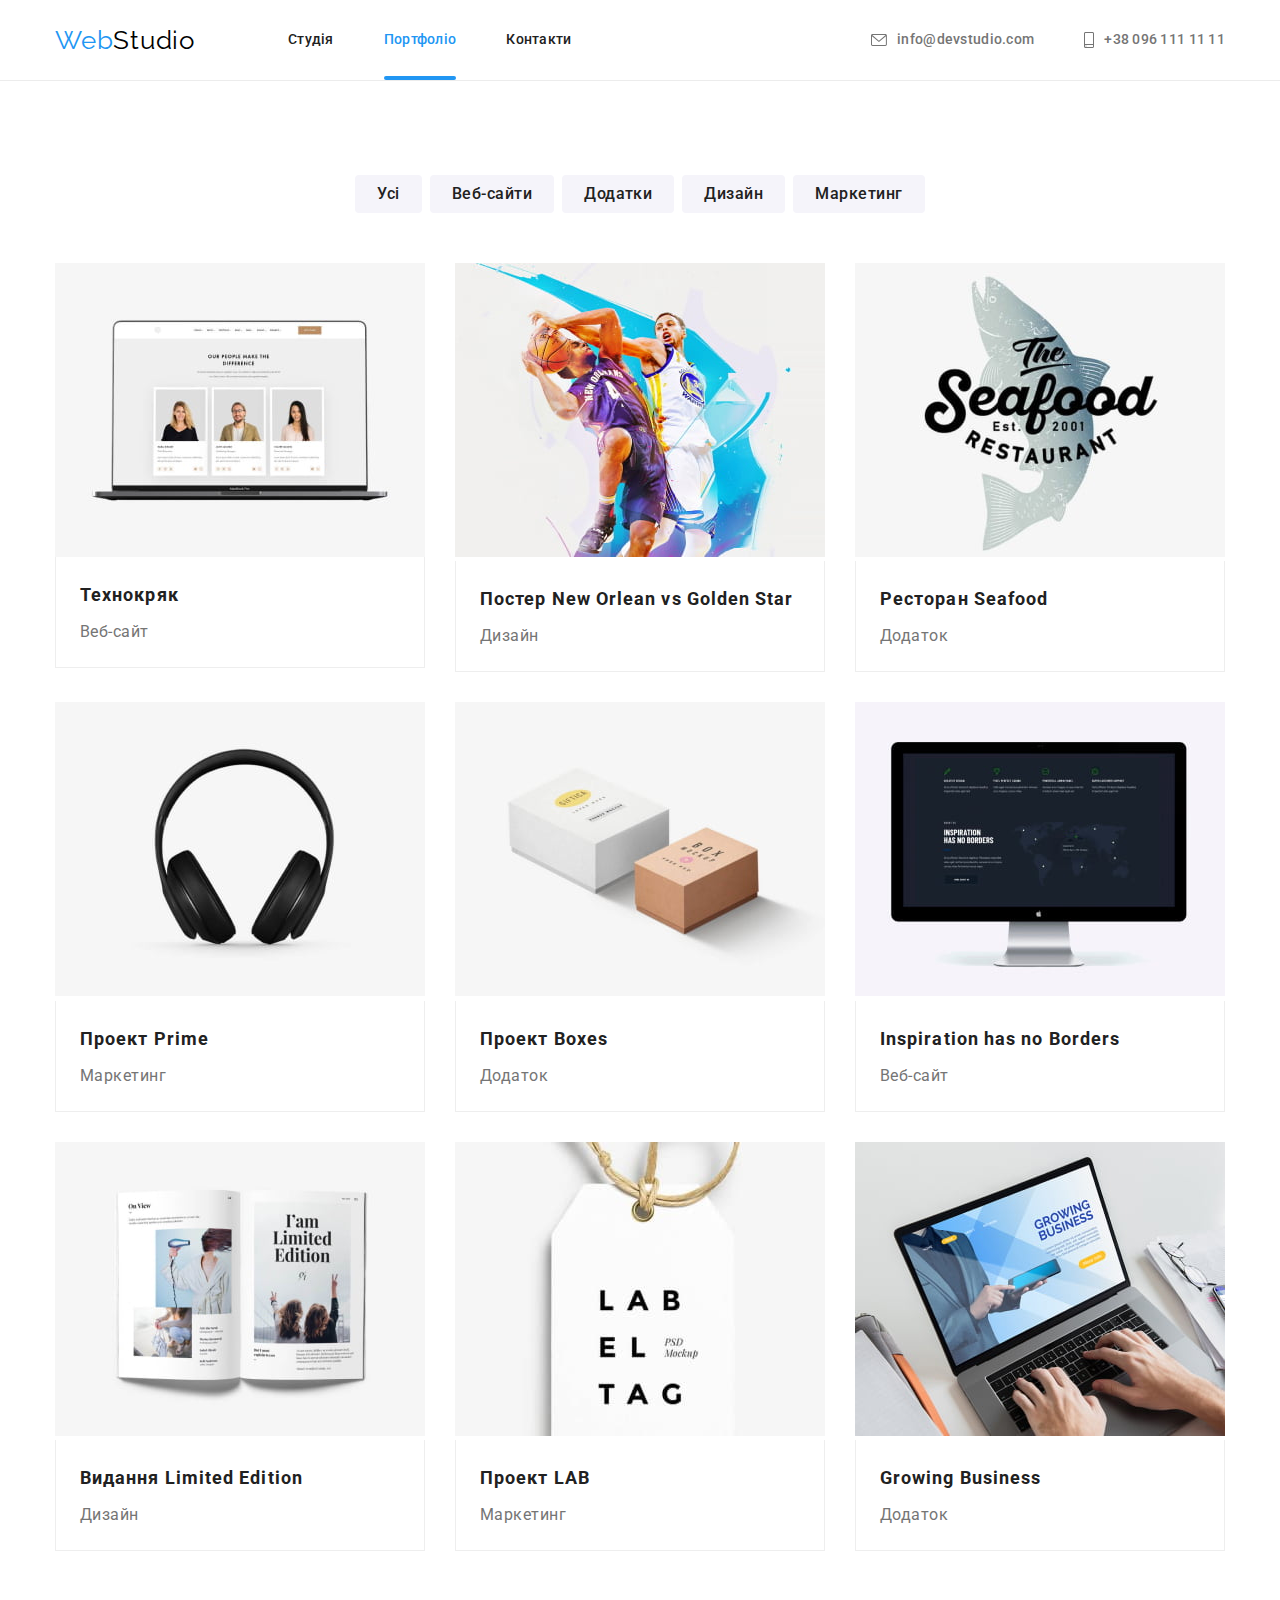
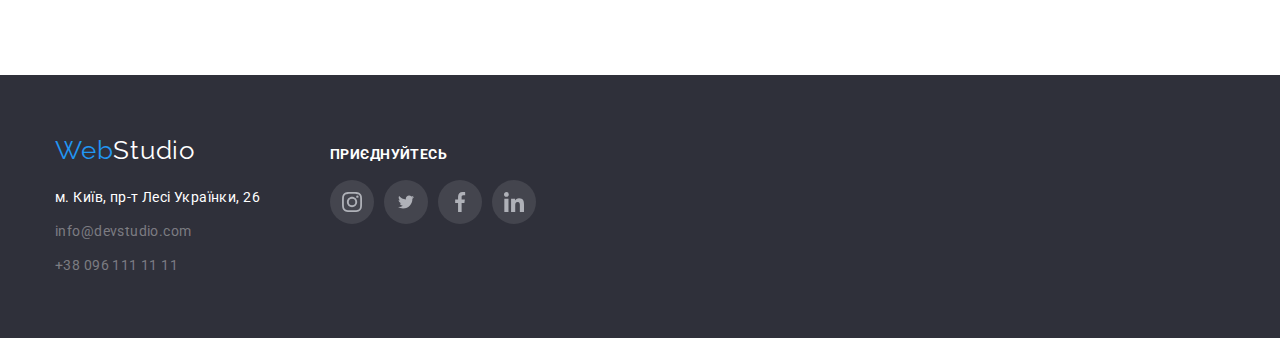
==== portfolio.html @ c480b7f5 "project 5" ====
<!DOCTYPE html>
<html lang="en">
<head>
    <meta charset="UTF-8">
    <meta http-equiv="X-UA-Compatible" content="IE=edge">
    <meta name="viewport" content="width=device-width, initial-scale=1.0">
    <title>Портфолио</title>
    <link rel="preconnect" href="https://fonts.googleapis.com">
    <link rel="preconnect" href="https://fonts.gstatic.com" crossorigin>
    <link href="https://fonts.googleapis.com/css2?family=Raleway:wght@700&family=Roboto:wght@400;500;700;900&display=swap" rel="stylesheet">
    <link rel="stylesheet" href="https://cdnjs.cloudflare.com/ajax/libs/modern-normalize/1.1.0/modern-normalize.min.css">
    <link rel="stylesheet" href="./styles/styles.css">
</head>
<body>

    <!-- шапка -->
    <header class="header">
        <div class="conteiner">
            <a class="logo" href="./index.html">Web<span class="logo-second">Studio</span></a>
    
            <nav>
                <ul class="navigation">
                    <li class="list"><a class="nav-link" href="./index.html">Студія</a></li>
                    <li class="list"><a class="nav-link curent" href="./portfolio.html">Портфоліо</a></li>
                    <li class="list"><a class="nav-link" href="Контакти">Контакти</a></li>
                </ul>
            </nav>
    
            <ul class="contacts">
                <li class="list">
                    <a class="contacts-link" href="mailto:info@devstudio.com">
                        <svg width="16" height="12">
                            <use href="./images/icons.svg#icon-envelope"></use>
                        </svg>
                        info@devstudio.com</a>
                </li>
                <li class="list">
                    <a class="contacts-link" href="tel:+380961111111"><svg class="icon-header" width="10" height="16">
                            <use href="./images/icons.svg#icon-smartphone"></use>
                        </svg> +38 096 111 11 11</a>
                </li>
            </ul>
        </div>
    </header>

    <!-- головна частина -->
    <main>
        <section class="portfolio">
            <div class="conteiner">
                <!-- portfolio-title приховати  -->
            <h1 class="portfolio-title">Приклади робіт</h1>

            <!-- список фільтрів -->
            <ul class="filters">
                <li class="filters-item"><button class="filters-btn" type="button">Усі</button></li>
                <li class="filters-item"><button class="filters-btn" type="button">Веб-сайти</button></li>
                <li class="filters-item"><button class="filters-btn" type="button">Додатки</button></li>
                <li class="filters-item"><button class="filters-btn" type="button">Дизайн</button></li>
                <li class="filters-item"><button class="filters-btn" type="button">Маркетинг</button></li>
            </ul>

            <!-- приклади робіт -->
            <ul class="projects">
                <li class="project-item">
                    <a class="project-link" href="">
                    <div class="img-thumb">
                        <img class="project-img" src="./images/portfolio/project1.jpg" alt="Відкритий ноутбук із зображенням сторінки вебсайту"
                            width="370" />
                            <div class="img-overlay">
                                <p class="img-text">Ресурс пропонує комплексні пропозиції з різним рівнем 
                                    функціоналу та сервісів. Все це дозволить відвідувачу отримати
                                    відомості про компанію чи приватну особу.</p>
                                </div>
                    </div>
                    <div class="project-content">
                    <h2 class="project-title">Технокряк</h2>
                    <p class="project-text">Веб-сайт</p>
                    </div>
                    </a>
                </li>
                <li class="project-item">
                    <a class="project-link" href="">
                    <img class="project-img" src="./images/portfolio/project2.jpg" 
                    alt="Два волейболіста з м'ячем у стрибку" width="370" />
                    <div class="project-content">
                    <h2 class="project-title">Постер New Orlean vs Golden Star</h2>
                    <p class="project-text">Дизайн</p>
                    </div>
                    </a>
                </li>
                <li class="project-item"><a class="project-link" href="">
                    <img class="project-img" src="./images/portfolio/project3.jpg" 
                    alt="Напис назви ресторану чорними літерами на фоні сірого силуету риби"
                    width="370" />
                    <div class="project-content">
                    <h2 class="project-title">Ресторан Seafood</h2>
                    <p class="project-text">Додаток</p>
                    </div>
                    </a>
                </li>
                <li class="project-item"><a class="project-link" href="">
                    <img class="project-img" src="./images/portfolio/project4.jpg" 
                    alt="Великі чорні навушники" width="370" />
                    <div class="project-content">
                    <h2 class="project-title">Проект Prime</h2>
                    <p class="project-text">Маркетинг</p>
                    </div>
                    </a>
                </li>
                <li class="project-item"><a class="project-link" href="">
                    <img class="project-img" src="./images/portfolio/project5.jpg" 
                    alt="Біла велика та рожева маленька фірмові коробки" width="370" />
                    <div class="project-content">
                    <h2 class="project-title">Проект Boxes</h2>
                    <p class="project-text">Додаток</p>
                    </div>
                    </a>
                </li>
                <li class="project-item"><a class="project-link" href="">
                    <img class="project-img" src="./images/portfolio/project6.jpg" 
                    alt="Чорний моноблок із відкритою сторінкою веб-сайту" width="370" />
                    <div class="project-content">
                    <h2 class="project-title">Inspiration has no Borders</h2>
                    <p class="project-text">Веб-сайт</p>
                    </div>
                    </a>
                </li>
                <li class="project-item"><a class="project-link" href="">
                    <img class="project-img" src="./images/portfolio/project7.jpg" 
                    alt="Розворот друкованого видання з фотографіями" width="370" />
                    <div class="project-content">
                    <h2 class="project-title">Видання Limited Edition</h2>
                    <p class="project-text">Дизайн</p>
                    </div>
                    </a>
                </li>
                <li class="project-item"><a class="project-link" href="">
                    <img class="project-img" src="./images/portfolio/project8.jpg" 
                    alt="Біла бірка з написом торгової марки чорними літерами" width="370" />
                    <div class="project-content">
                    <h2 class="project-title">Проект LAB</h2>
                    <p class="project-text">Маркетинг</p>
                    </div>
                    </a>
                </li>
                <li class="project-item"><a class="project-link" href="">
                    <img class="project-img" src="./images/portfolio/project9.jpg" 
                    alt="Сірий ноутбук із зображенням сторінки веб-сайту та руки що працюють на клавіатурі"
                    width="370" />
                    <div class="project-content">
                    <h2 class="project-title">Growing Business</h2>
                    <p class="project-text">Додаток</p>
                    </div>
                    </a>
                </li>
            </ul> 
            </div>
        </section>      
    </main>
    
    <!-- підвал -->
    <footer class="footer">
        <div class="conteiner">
            <div class="adress-conteiner">
                <a class="logo" href="./index.html">Web<span class="logo-second">Studio</span></a>
                <ul class="footer-links">
                    <li>
                        <address>
                            <a class="address" href="https://goo.gl/maps/BTQjrqQGGVT8vUBk9" target="_blank"
                                rel="noopener noreferrer">
                                м. Київ, пр-т Лесі Українки, 26
                            </a>
                        </address>
                    </li>
                    <li><a class="footer-link" href="mailto:info@devstudio.com">info@devstudio.com</a></li>
                    <li><a class="footer-link" href="tel:+380961111111">+38 096 111 11 11</a></li>
                </ul>
            </div>
            <div class="links-conteiner">
                <p>приєднуйтесь</p>
                <ul class="links-list">
                    <li class="link-item"><a class="social-link" href="">
                            <svg width="20" height="20">
                                <use href="./images/icons.svg#icon-instagram"></use>
                            </svg>
                        </a></li>
                    <li class="link-item"><a class="social-link" href="">
                            <svg width="20" height="16">
                                <use href="./images/icons.svg#icon-twitter"></use>
                            </svg>
                        </a></li>
                    <li class="link-item"><a class="social-link" href="">
                            <svg width="20" height="20">
                                <use href="./images/icons.svg#icon-facebook"></use>
                            </svg>
                        </a></li>
                    <li class="link-item"><a class="social-link" href="">
                            <svg width="20" height="20">
                                <use href="./images/icons.svg#icon-linkedin"></use>
                            </svg>
                        </a></li>
                </ul>
            </div>
        </div>
    </footer>
</body>
</html>
---- styles/styles.css ----
/* палитра цветов проекта
#212121, #2196F3, #757575, #000000, #ECECEC, #FFFFFF, #F5F4FA, #2F303A, #EEEEEE */

:root {
    --primery-color: #212121;
    --additional-color: #757575;
    --secondery-color: #2196F3;
    --background-color: #FFFFFF;
    --logo-color: #000000;
    --footer-color: #2F303A;
} 

body {
    background-color: var(--background-color);
    font-family: 'Roboto';
    color: var(--primery-color);
}

a {
    text-decoration: none;
    cursor: auto;
    transition: cursor 250ms cubic-bezier(0.4, 0, 0.2, 1);
}

a:hover,
a:focus {
    cursor: pointer;
    transition: cursor 250ms cubic-bezier(0.4, 0, 0.2, 1);
}

ul {
    list-style: none;
}

h1, 
h2, 
h3, 
h4, 
h5, 
h6,
p, 
ul {
    margin-top: 0;
    margin-bottom: 0;
}

ul {
    padding-left: 0;
}

/* шапка */
.conteiner {
    margin: 0 auto;
    padding-right: 15px;
    padding-left: 15px;
    width: 1200px;
    /* outline: 2px solid tomato; */
}

.header {
    border-bottom-width: 1px;
    border-bottom-style: solid;
    border-bottom-color: #ECECEC;
}

.header .conteiner {
    display: flex;
    align-items: center;
}

.logo {
    display: block;

    color: var(--secondery-color);

    font-family: 'Raleway';
    font-size: 26px;
    line-height: 1.19;
    letter-spacing: 0.03em;       
}


.header .logo {
    margin-right: 93px;
}

.logo-second {
    color: var(--logo-color);
}

.navigation {
    display: flex;
}

.list:not(:last-child) {
    margin-right: 50px;
}

.list {
    position: relative;
}

.nav-link {
    display: block;
    padding-top: 32px;
    padding-bottom: 32px;
    color: var(--primery-color);
    font-weight: 500;
    font-size: 14px;
    line-height: 1.14;
    letter-spacing: 0.02em;
    transition: color 250ms cubic-bezier(0.4, 0, 0.2, 1);
}

.nav-link:hover,
.nav-link:focus {
    color: var(--secondery-color);
    transition: color 250ms cubic-bezier(0.4, 0, 0.2, 1);
}

.nav-link.curent {
    color: var(--secondery-color);
}

.nav-link.curent::after {
    content: "";
    position: absolute;
    bottom: 0;
    left: 0;
    width: 100%;
    height: 4px;
    background-color: #2196F3;
    border-radius: 2px;
}
.contacts {
    display: flex;
    margin-left: auto;
    align-items: center;
}

.contacts .list {
    display: inline-flex;
    align-items: center;
}

.contacts-link {
    display: inline-flex;
    align-items: center;
    color: var(--additional-color);
    font-weight: 500;
    font-size: 14px;
    line-height: 1.14;
    letter-spacing: 0.02em;
    fill: var(--additional-color);
    transition: 
        color 250ms cubic-bezier(0.4, 0, 0.2, 1),
        fill 250ms cubic-bezier(0.4, 0, 0.2, 1);
}

.contacts-link:hover,
.contacts-link:focus {
    color: var(--secondery-color);
    fill: var(--secondery-color);
    transition: 
        color 250ms cubic-bezier(0.4, 0, 0.2, 1), 
        fill 250ms cubic-bezier(0.4, 0, 0.2, 1);
} 

.contacts-link > svg {
    margin-right: 10px;
}



/* герой */
.herou {
    text-align: center;
}
    
.overlay {
    max-width: 1600px;
    height: 600px;
    margin-left: auto;
    margin-right: auto;
    background-color: var(--footer-color);
    background-image: 
        linear-gradient(to right,
            rgba(47, 48, 58, 0.4),
            rgba(47, 48, 58, 0.4)),
        url(../images/Herou.jpg);
    background-position: center;
    background-repeat: no-repeat;
    background-size: cover;
    padding-top: 200px;
    padding-bottom: 200px;
}

.herou-title {
    display: block;
    width: 696px;
    margin: 0 auto;
    margin-bottom: 30px;

    color: var(--background-color);

    font-weight: 900;
    font-size: 44px;
    line-height: 1.36;
    letter-spacing: 0.06em;
    text-transform: uppercase;
}

.herou-button {
    margin: 0 auto;
    padding: 10px 32px;
    border-radius: 4px;
    border: none;

    background-color: var(--secondery-color);
    color: var(--background-color);

    font-family: inherit;
    font-weight: 700;
    font-size: 16px;
    line-height: 1.88;
    text-align: center;
    align-items: center;
    letter-spacing: 0.06em;
    text-decoration: none;   
    transition:
        cursor 250ms cubic-bezier(0.4, 0, 0.2, 1),
        background-color 250ms cubic-bezier(0.4, 0, 0.2, 1);
}

.herou-button.active:hover,
.herou-button.active:focus {
    cursor: pointer;
    background-color: #188CE8;
    transition: 
        cursor 250ms cubic-bezier(0.4, 0, 0.2, 1),
        background-color 250ms cubic-bezier(0.4, 0, 0.2, 1);
}

/* особливості */

.features {
    padding-top: 94px;
    padding-bottom: 94px;
}

.title {
    font-size: 36px;
    line-height: 1.16;
    text-align: center;
    letter-spacing: 0.03em;
}

.features.title {
    display: none;
    visibility: hidden;
}

.features-list {
    display: flex;
    align-items: flex-start;
    margin: auto;
}

.features-item {
    display: block;
    width: 270px; 
}

.background-features {
    display: flex;
    justify-content: center;
    align-items: center;
    width: 270px;
    height: 120px;
    background-color: #F5F4FA;
    border-radius: 4px;
}

.features-item:not(:last-child) {
    margin-right: 30px;
}

.features-subtitle {
    margin-top: 30px;
    margin-bottom: 10px;
    font-size: 14px;
    line-height: 1;
    letter-spacing: 0.03em;
    text-transform: uppercase;
}

.features-text {
    color: var(--additional-color);
    font-size: 14px;
    line-height: 1.71;
    letter-spacing: 0.03em;
}

/* діяльність */
.activity {
    padding-bottom: 94px;
}

.section-activity.title {
    margin-bottom: 50px;
}


.act-pictures {
    display: flex;
    justify-content: space-between;
}

.act-item {
    position: relative;
}

.text {
    font-weight: 700;
    font-size: 14px;
    line-height: 1.1;
    text-align: center;
    letter-spacing: 0.03em;
    text-transform: uppercase;
    color: #FFFFFF;
}

.text-overlay {
    display: inline-flex;
    position: absolute;
    justify-content: center;
    align-items: center;
    bottom: 0;
    left: 0;
    width: 370px;
    height: 70px;
    background-color: rgba(47, 48, 58, 0.8);
}

.act-item:not(:last-child) {
    margin-right: 30px;
}

.act-picture {
    display: block;
}

/* команда */
.team {
    background-color: #F5F4FA;
    padding-top: 94px;
    padding-bottom: 94px;
}

.team-member {
    display: flex;
    margin-top: 50px;
    justify-content: space-between;
}

.team-member.item {
    display: block;
}

.team-item {
    box-shadow:
        0px 1px 3px rgba(0, 0, 0, 0.12),
        0px 1px 1px rgba(0, 0, 0, 0.14),
        0px 2px 1px rgba(0, 0, 0, 0.2);
    border-radius: 0px 0px 4px 4px;
}

.team-item:not(:last-child) {
    margin-right: 30px;
}

.team .conteinet {
    padding-left: 0;
    padding-right: 0;
}

.member-photo {
    display: block;
}

.text-content {
    padding-top: 30px;
    padding-bottom: 30px;
    background-color: #FFFFFF;
    border-radius: 0px 0px 4px 4px;
}

.member-name {
    margin-bottom: 10px;
    font-weight: 500;
    font-size: 16px;
    line-height: 1;
    letter-spacing: 0.03em;
    text-align: center;
}

.member-position {
    color: var(--additional-color);
    font-size: 16px;
    line-height: 1;
    letter-spacing: 0.03em;
    text-align: center;
}

.links-list {
    display: inline-flex;
    justify-content: space-between;
    margin-top: 16px;
    margin-left: 32px;
    margin-right: 32px;    
}

.social-link {
    display: flex;
    padding: 0;
    justify-content: center;
    align-items: center;
    width: 44px;
    height: 44px;
    border-radius: 50%;
    fill: #AFB1B8;
    transition: 
        background-color 250ms cubic-bezier(0.4, 0, 0.2, 1),
        fill 250ms cubic-bezier(0.4, 0, 0.2, 1);
}

.link-item:not(:last-child) {
    margin-right: 10px;
}

.social-link:hover,
.social-link:focus {
    background-color: #2196F3;
    fill: var(--background-color);
    transition:
        background-color 250ms cubic-bezier(0.4, 0, 0.2, 1),
        fill 250ms cubic-bezier(0.4, 0, 0.2, 1);
}


/* Постійні клієнти */
.clients {
    padding-top: 94px;
    padding-bottom: 94px;
}

.clients .title {
    margin-bottom: 50px;
}

.clients-list {
    display: flex;
    justify-content: space-between;
}

.client-link {
    display: inline-flex;
    justify-content: center;
    align-items: center;
    width: 170px;
    height: 92px;
    border: 1px solid #AFB1B8;
    border-radius: 4px;
    fill: #AFB1B8;
    transition: 
        border 250ms cubic-bezier(0.4, 0, 0.2, 1),
        fill 250ms cubic-bezier(0.4, 0, 0.2, 1);
}

.client-link:hover,
.client-link:focus {
    border: 1px solid #2196F3;
    fill: #2196F3;
    transition:
        border 250ms cubic-bezier(0.4, 0, 0.2, 1),
        fill 250ms cubic-bezier(0.4, 0, 0.2, 1);
}


/* підвал */
.footer {
    background-color: var(--footer-color);
    color: var(--background-color);
    padding-top: 60px;
    padding-bottom: 60px;
}

.footer .conteiner {
    display: flex;
    align-items: baseline;
}

.adress-conteiner {
    margin-right: 70px;
}

.footer .logo-second {
    margin-bottom: 20px;
    color: var(--background-color);
}

.footer-links {
    margin-top: 20px;
    padding: 0;
}

.address {
    margin-bottom: 10px;
    color: var(--background-color);
    font-size: 14px;
    line-height: 1.71;
    letter-spacing: 0.03em;
    font-style: normal;
    transition: color 250ms cubic-bezier(0.4, 0, 0.2, 1);
}

.footer-links>li:not(:last-child) {
    margin-bottom: 10px;
}

.footer-link {
    color: #FFFFFF60;
    font-size: 14px;
    line-height: 1.71;
    letter-spacing: 0.03em;
    transition: color 250ms cubic-bezier(0.4, 0, 0.2, 1);
}

.address:hover,
.address:focus,
.footer-link:hover,
.footer-link:focus {
    color: var(--secondery-color);
    transition: color 250ms cubic-bezier(0.4, 0, 0.2, 1);

}

.links-conteiner {
    display: block;
}

.links-conteiner > p {
    margin-bottom: 20px;
    font-weight: 700;
    font-size: 14px;
    line-height: 0.88;
    letter-spacing: 0.03em;
    text-transform: uppercase;
}

.footer .links-list {
    display: inline-flex;
    margin: 0 auto;
}

.footer .link-item {
    display: flex;
    padding: 0;
    justify-content: center;
    align-items: center;
    width: 44px;
    height: 44px;
    border-radius: 50%;
    background-color: rgba(255, 255, 255, 0.1);
}

/* Модальне вікно */
.backdrop {
    position: fixed;
    top: 0;
    left: 0;
    width: 100%;
    height: 100%;
    background-color: rgba(0, 0, 0, 0.2);
    opacity: 1;
    visibility: visible;
    transition: opacity 250ms cubic-bezier(0.4, 0, 0.2, 1), 
    visibility 250ms cubic-bezier(0.4, 0, 0.2, 1);
}

.backdrop.is-hidden {
    opacity: 0;
    pointer-events: none;
    visibility: hidden;
}

.backdrop.is-hidden .modal {
    transform: translate(-50%, -50%) scale(0.9);
}

.modal {
    position: absolute; 
    top: 50%;
    left: 50%;
    transform: translate(-50%, -50%) scale(1);
    transition: transform 250ms cubic-bezier(0.4, 0, 0.2, 1);
    
    height: 581px;
    width: 528px;
    background-color: #FFFFFF;
    border-radius: 4px;
    box-shadow: 0px 4px 4px rgba(0, 0, 0, 0.25);
}

.modal-close {
    position: absolute;
    top: 8px;
    right: 8px; 
    width: 30px;
    height: 30px;
    background: #FFFFFF;
    background-image: url(/images/close-black.png);
    background-repeat: no-repeat;
    background-position: center;  
    border: 1px solid rgba(0, 0, 0, 0.1);
    border-radius: 50%;
    box-shadow: 0px 4px 4px rgba(0, 0, 0, 0.25);
}


/* сторінка Портфоліо */
.portfolio {
    padding-top: 94px;
    padding-bottom: 94px;
}

.portfolio-title {
    display: none;
    font-size: 36px;
    line-height: 2;
    text-align: center;
    letter-spacing: 0.03em;
}

.filters {
    display: flex;
    justify-content: center;
    margin-bottom: 50px;
}

.filters-item:not(:last-child) {
    margin-right: 8px;
}

.filters-btn {
    height: 38px;
    padding: 6px 22px;
    border-radius: 4px;
    background-color: #F5F4FA;
    color: var(--primery-color);
    font-weight: 500;
    font-size: 16px;
    line-height: 1.62;
    text-align: center;
    letter-spacing: 0.03em;
    border: none;
    cursor: auto;
    box-shadow: none;
    transition:
        background-color 250ms cubic-bezier(0.4, 0, 0.2, 1),
        color 250ms cubic-bezier(0.4, 0, 0.2, 1),
        box-shadow 250ms cubic-bezier(0.4, 0, 0.2, 1),
        cursor 250ms cubic-bezier(0.4, 0, 0.2, 1);
}

.filters-btn:hover,
.filters-btn:focus {
    background-color: var(--secondery-color);
    color: var(--background-color);
    box-shadow: 
        0px 3px 1px rgba(0, 0, 0, 0.1), 
        0px 1px 2px rgba(0, 0, 0, 0.08), 
        0px 2px 2px rgba(0, 0, 0, 0.12);
    cursor: pointer;
    transition:
        background-color 250ms cubic-bezier(0.4, 0, 0.2, 1),
        color 250ms cubic-bezier(0.4, 0, 0.2, 1),
        box-shadow 250ms cubic-bezier(0.4, 0, 0.2, 1),
        cursor 250ms cubic-bezier(0.4, 0, 0.2, 1);
}

.projects {
    display: flex;
    flex-wrap: wrap;
}

.project-item {
    margin-right: 30px;
    margin-bottom: 30px;
}

.project-item:nth-child(3n) {
    margin-right: 0px;
}

.project-link {
    display: inline-block;
    width: 370px;
    cursor: auto;
    box-shadow: none;
    transition:
            box-shadow 250ms cubic-bezier(0.4, 0, 0.2, 1),
            cursor 250ms cubic-bezier(0.4, 0, 0.2, 1);
}

.project-link:hover,
.project-link:focus {
    box-shadow: 
        0px 1px 1px rgba(0, 0, 0, 0.12), 
        0px 4px 4px rgba(0, 0, 0, 0.06), 
        1px 4px 6px rgba(0, 0, 0, 0.16);
    cursor: pointer;
    transition:
        box-shadow 250ms cubic-bezier(0.4, 0, 0.2, 1),
        cursor 250ms cubic-bezier(0.4, 0, 0.2, 1);
}

.img-thumb {
    position: relative;
    width: 370px;
    height: 294px;
    overflow: hidden;
    
}

.img-text {
    color: var(--background-color);
    font-size: 18px;
    line-height: 1.56;
    letter-spacing: 0.03em;
}

.img-overlay {
    position: absolute;
    padding: 63px 24px;
    top: 100%;
    left: 0%;
    transform: translate(0);
    width: 100%;
    height: 100%;
    background-color: rgba(33, 150, 243, 0.9);
    transition: transform 250ms cubic-bezier(0.4, 0, 0.2, 1);
} 

.project-link:hover .img-overlay {
    transform: translateY(-100%);
    transition: transform 250ms cubic-bezier(0.4, 0, 0.2, 1);
    
}

.project-content {
    padding: 20px 24px;

    border-right-width: 1px;
    border-right-style: solid;
    border-right-color: #EEEEEE;

    border-bottom-width: 1px;
    border-bottom-style: solid;
    border-bottom-color: #EEEEEE;

    border-left-width: 1px;
    border-left-style: solid;
    border-left-color: #EEEEEE;
}

.project-title {
    color: var(--primery-color);
    font-style: normal;
    font-size: 18px;
    line-height: 2;
    letter-spacing: 0.06em;   
}

.project-text {
    margin-top: 4px;
    color: var(--additional-color);
    font-size: 16px;
    line-height: 1.87;
    letter-spacing: 0.03em;
}
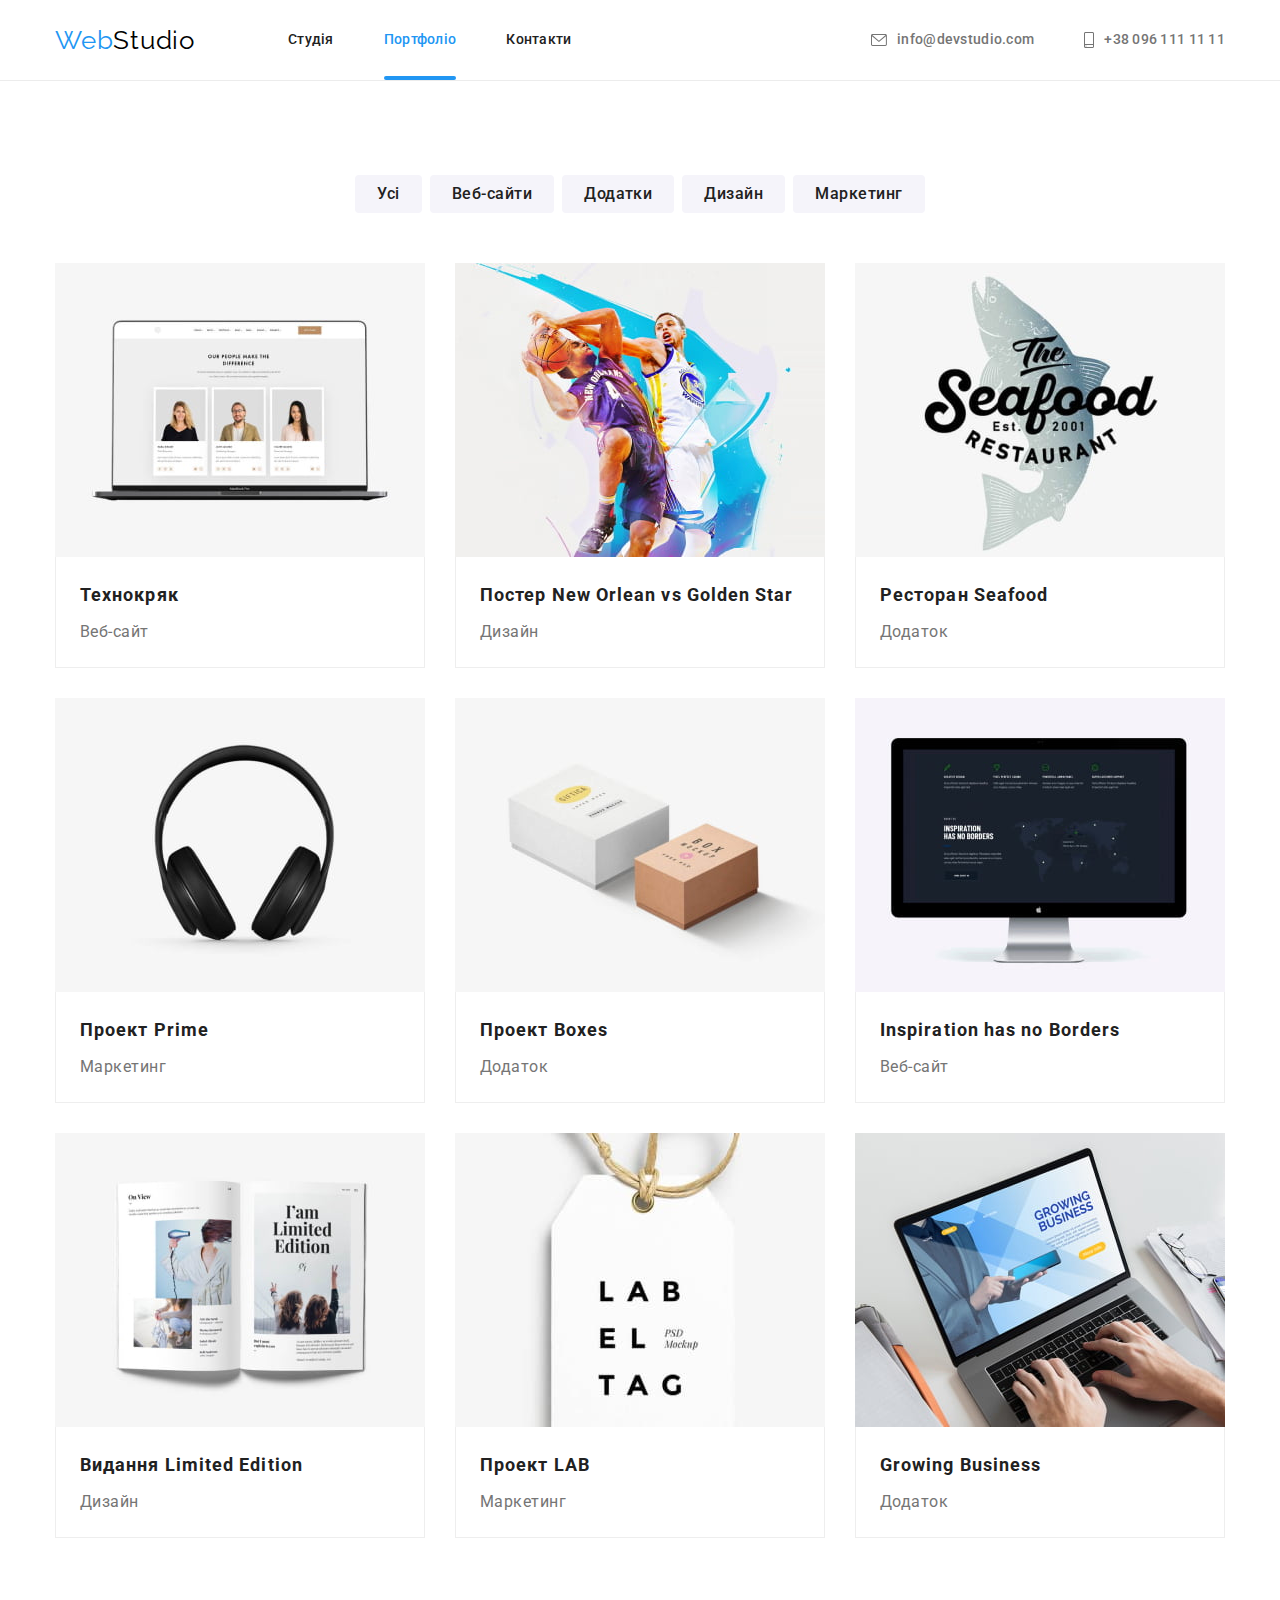
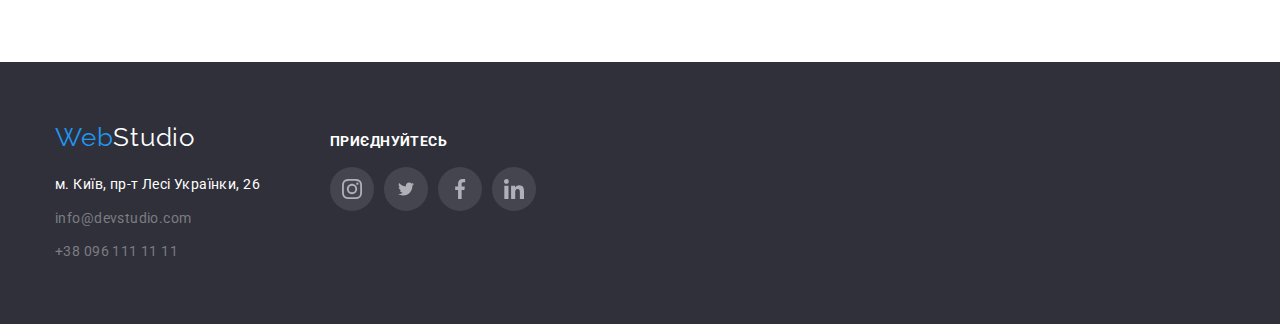
==== commit eef1d7e9: "project 5" ====
--- a/portfolio.html
+++ b/portfolio.html
@@ -61,92 +61,178 @@
 
             <!-- приклади робіт -->
             <ul class="projects">
-                <li class="project-item">
-                    <a class="project-link" href="">
-                    <div class="img-thumb">
-                        <img class="project-img" src="./images/portfolio/project1.jpg" alt="Відкритий ноутбук із зображенням сторінки вебсайту"
-                            width="370" />
-                            <div class="img-overlay">
-                                <p class="img-text">Ресурс пропонує комплексні пропозиції з різним рівнем 
-                                    функціоналу та сервісів. Все це дозволить відвідувачу отримати
-                                    відомості про компанію чи приватну особу.</p>
-                                </div>
-                    </div>
+                
+                <li class="project-item">
+                    <a class="project-link" href="">
+                    
+                    <div class="img-thumb">
+                        <img class="project-img" src="./images/portfolio/project1.jpg" 
+                            alt="Відкритий ноутбук із зображенням сторінки вебсайту" width="370" />
+                        <div class="img-overlay">
+                            <p class="img-text">Ресурс пропонує комплексні пропозиції з різним рівнем 
+                                функціоналу та сервісів. Все це дозволить відвідувачу отримати
+                                відомості про компанію чи приватну особу.</p>
+                        </div>
+                    </div>
+                    
                     <div class="project-content">
                     <h2 class="project-title">Технокряк</h2>
                     <p class="project-text">Веб-сайт</p>
                     </div>
                     </a>
                 </li>
-                <li class="project-item">
-                    <a class="project-link" href="">
-                    <img class="project-img" src="./images/portfolio/project2.jpg" 
-                    alt="Два волейболіста з м'ячем у стрибку" width="370" />
+
+                <li class="project-item">
+                    <a class="project-link" href="">
+                    
+                    <div class="img-thumb">
+                        <img class="project-img" src="./images/portfolio/project2.jpg" 
+                            alt="Два волейболіста з м'ячем у стрибку" width="370" />
+                        <div class="img-overlay">
+                            <p class="img-text">Ресурс пропонує комплексні пропозиції з різним рівнем
+                                функціоналу та сервісів. Все це дозволить відвідувачу отримати
+                                відомості про компанію чи приватну особу.</p>
+                            </div>
+                    </div>
+                    
                     <div class="project-content">
                     <h2 class="project-title">Постер New Orlean vs Golden Star</h2>
                     <p class="project-text">Дизайн</p>
                     </div>
                     </a>
                 </li>
-                <li class="project-item"><a class="project-link" href="">
-                    <img class="project-img" src="./images/portfolio/project3.jpg" 
-                    alt="Напис назви ресторану чорними літерами на фоні сірого силуету риби"
-                    width="370" />
+
+                <li class="project-item">
+                    <a class="project-link" href="">
+                        
+                    <div class="img-thumb">
+                        <img class="project-img" src="./images/portfolio/project3.jpg"
+                            alt="Напис назви ресторану чорними літерами на фоні сірого силуету риби" width="370" />
+                        <div class="img-overlay">
+                            <p class="img-text">Ресурс пропонує комплексні пропозиції з різним рівнем
+                                функціоналу та сервісів. Все це дозволить відвідувачу отримати
+                                відомості про компанію чи приватну особу.</p>
+                        </div>
+                    </div>
+                    
                     <div class="project-content">
                     <h2 class="project-title">Ресторан Seafood</h2>
                     <p class="project-text">Додаток</p>
                     </div>
                     </a>
                 </li>
+
                 <li class="project-item"><a class="project-link" href="">
-                    <img class="project-img" src="./images/portfolio/project4.jpg" 
-                    alt="Великі чорні навушники" width="370" />
+                    <div class="img-thumb">
+                        <img class="project-img" src="./images/portfolio/project4.jpg" 
+                            alt="Великі чорні навушники" width="370" />
+                        <div class="img-overlay">
+                            <p class="img-text">Ресурс пропонує комплексні пропозиції з різним рівнем
+                                функціоналу та сервісів. Все це дозволить відвідувачу отримати
+                                відомості про компанію чи приватну особу.</p>
+                        </div>
+                    </div>
+                    
                     <div class="project-content">
                     <h2 class="project-title">Проект Prime</h2>
                     <p class="project-text">Маркетинг</p>
                     </div>
                     </a>
                 </li>
-                <li class="project-item"><a class="project-link" href="">
-                    <img class="project-img" src="./images/portfolio/project5.jpg" 
-                    alt="Біла велика та рожева маленька фірмові коробки" width="370" />
+
+                <li class="project-item">
+                    <a class="project-link" href="">
+                    
+                    <div class="img-thumb">
+                        <img class="project-img" src="./images/portfolio/project5.jpg" 
+                            alt="Біла велика та рожева маленька фірмові коробки" width="370" />
+                        <div class="img-overlay">
+                            <p class="img-text">Ресурс пропонує комплексні пропозиції з різним рівнем
+                                функціоналу та сервісів. Все це дозволить відвідувачу отримати
+                                відомості про компанію чи приватну особу.</p>
+                        </div>
+                    </div>
+                  
                     <div class="project-content">
                     <h2 class="project-title">Проект Boxes</h2>
                     <p class="project-text">Додаток</p>
                     </div>
                     </a>
                 </li>
-                <li class="project-item"><a class="project-link" href="">
-                    <img class="project-img" src="./images/portfolio/project6.jpg" 
-                    alt="Чорний моноблок із відкритою сторінкою веб-сайту" width="370" />
+
+                <li class="project-item">
+                    <a class="project-link" href="">
+                    
+                    <div class="img-thumb">
+                        <img class="project-img" src="./images/portfolio/project6.jpg"
+                            alt="Чорний моноблок із відкритою сторінкою веб-сайту" width="370" />
+                        <div class="img-overlay">
+                            <p class="img-text">Ресурс пропонує комплексні пропозиції з різним рівнем
+                                функціоналу та сервісів. Все це дозволить відвідувачу отримати
+                                відомості про компанію чи приватну особу.</p>
+                        </div>
+                    </div>
+                    
                     <div class="project-content">
                     <h2 class="project-title">Inspiration has no Borders</h2>
                     <p class="project-text">Веб-сайт</p>
                     </div>
                     </a>
                 </li>
-                <li class="project-item"><a class="project-link" href="">
-                    <img class="project-img" src="./images/portfolio/project7.jpg" 
-                    alt="Розворот друкованого видання з фотографіями" width="370" />
+
+                <li class="project-item">
+                    <a class="project-link" href="">
+                    
+                    <div class="img-thumb">
+                        <img class="project-img" src="./images/portfolio/project7.jpg" 
+                        alt="Розворот друкованого видання з фотографіями" width="370" />
+                        <div class="img-overlay">
+                            <p class="img-text">Ресурс пропонує комплексні пропозиції з різним рівнем
+                                функціоналу та сервісів. Все це дозволить відвідувачу отримати
+                                відомості про компанію чи приватну особу.</p>
+                        </div>
+                    </div>
+                    
                     <div class="project-content">
                     <h2 class="project-title">Видання Limited Edition</h2>
                     <p class="project-text">Дизайн</p>
                     </div>
                     </a>
                 </li>
-                <li class="project-item"><a class="project-link" href="">
-                    <img class="project-img" src="./images/portfolio/project8.jpg" 
-                    alt="Біла бірка з написом торгової марки чорними літерами" width="370" />
+
+                <li class="project-item">
+                    <a class="project-link" href="">
+                    
+                    <div class="img-thumb">
+                        <img class="project-img" src="./images/portfolio/project8.jpg"
+                            alt="Біла бірка з написом торгової марки чорними літерами" width="370" />
+                        <div class="img-overlay">
+                            <p class="img-text">Ресурс пропонує комплексні пропозиції з різним рівнем
+                                функціоналу та сервісів. Все це дозволить відвідувачу отримати
+                                відомості про компанію чи приватну особу.</p>
+                        </div>
+                    </div>
+
                     <div class="project-content">
                     <h2 class="project-title">Проект LAB</h2>
                     <p class="project-text">Маркетинг</p>
                     </div>
                     </a>
                 </li>
-                <li class="project-item"><a class="project-link" href="">
-                    <img class="project-img" src="./images/portfolio/project9.jpg" 
-                    alt="Сірий ноутбук із зображенням сторінки веб-сайту та руки що працюють на клавіатурі"
-                    width="370" />
+
+                <li class="project-item">
+                    <a class="project-link" href="">
+                    <div class="img-thumb">
+                        <img class="project-img" src="./images/portfolio/project9.jpg"
+                            alt="Сірий ноутбук із зображенням сторінки веб-сайту та руки що працюють на клавіатурі" 
+                            width="370" />
+                        <div class="img-overlay">
+                            <p class="img-text">Ресурс пропонує комплексні пропозиції з різним рівнем
+                                функціоналу та сервісів. Все це дозволить відвідувачу отримати
+                                відомості про компанію чи приватну особу.</p>
+                        </div>
+                    </div>
+                        
                     <div class="project-content">
                     <h2 class="project-title">Growing Business</h2>
                     <p class="project-text">Додаток</p>
--- a/styles/styles.css
+++ b/styles/styles.css
@@ -618,10 +618,9 @@
     right: 8px; 
     width: 30px;
     height: 30px;
+    padding: 6px;
     background: #FFFFFF;
-    background-image: url(/images/close-black.png);
-    background-repeat: no-repeat;
-    background-position: center;  
+    fill: #000000;
     border: 1px solid rgba(0, 0, 0, 0.1);
     border-radius: 50%;
     box-shadow: 0px 4px 4px rgba(0, 0, 0, 0.25);
